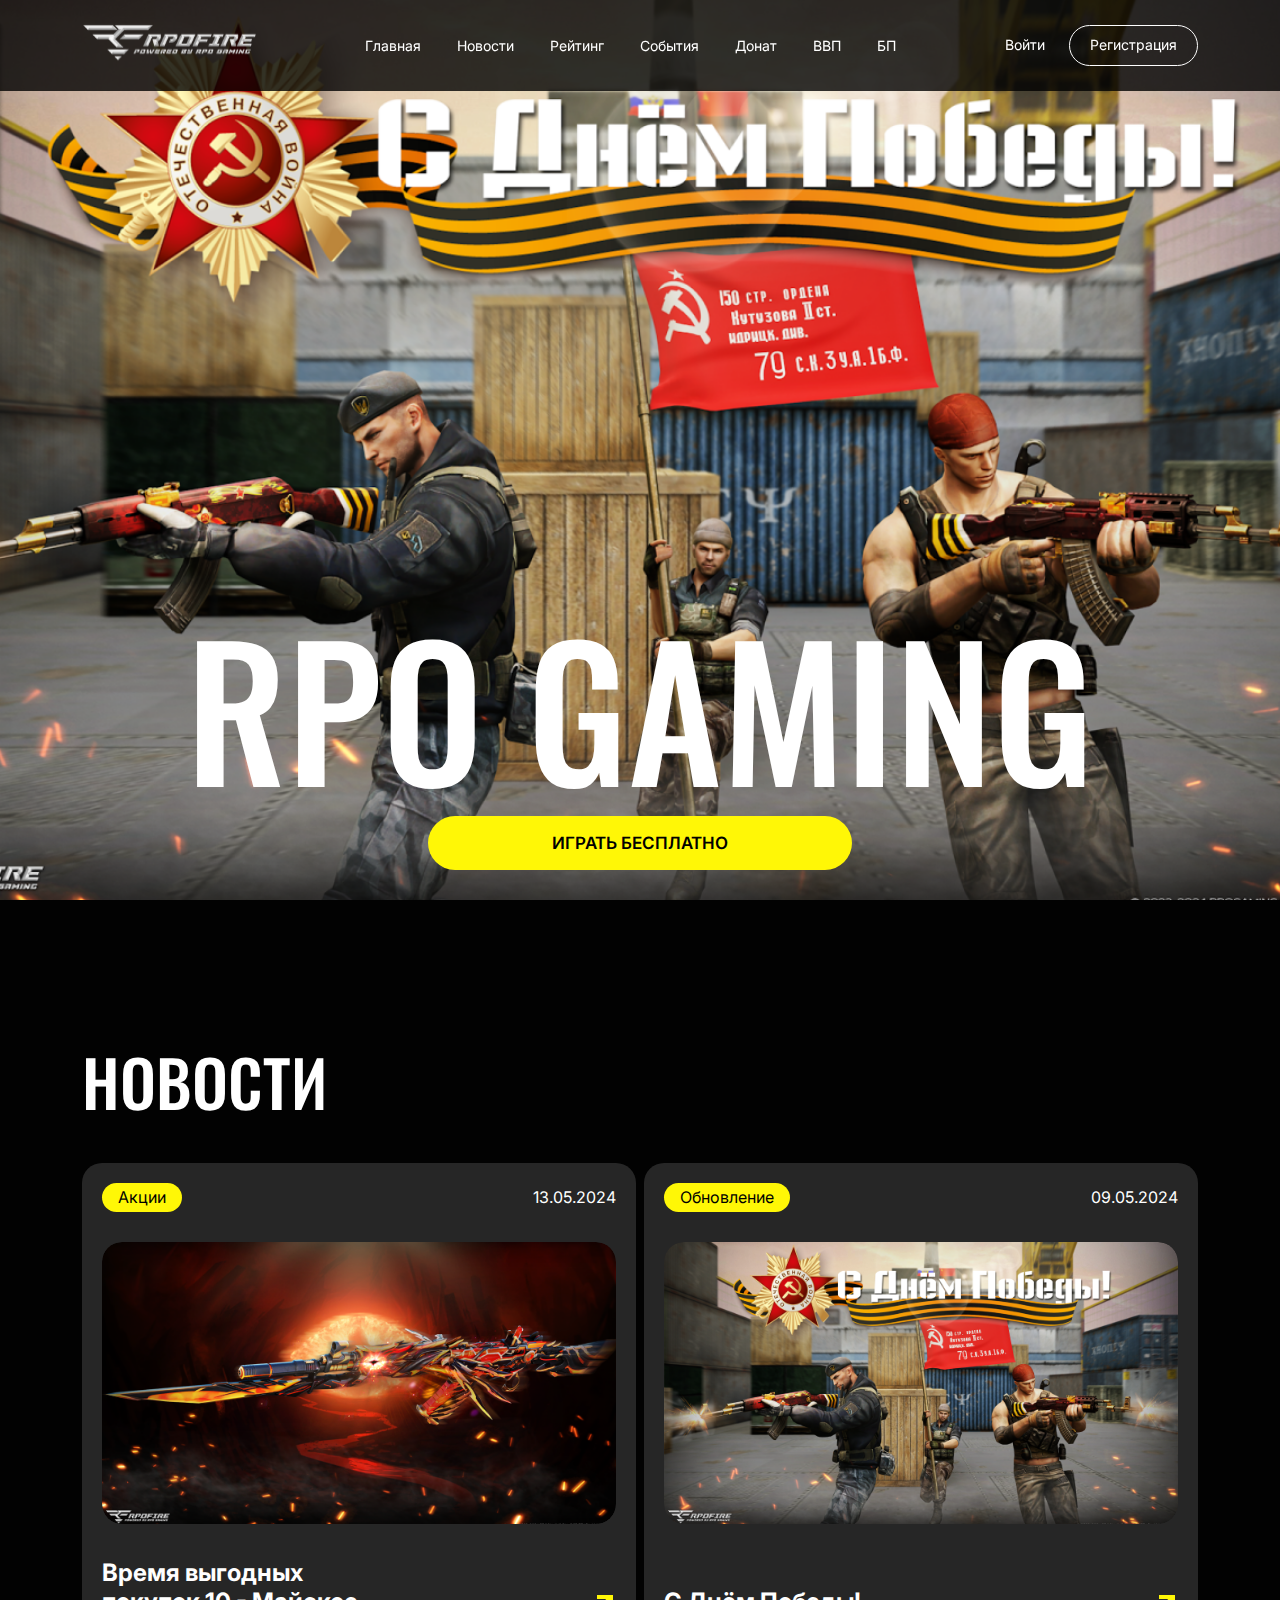
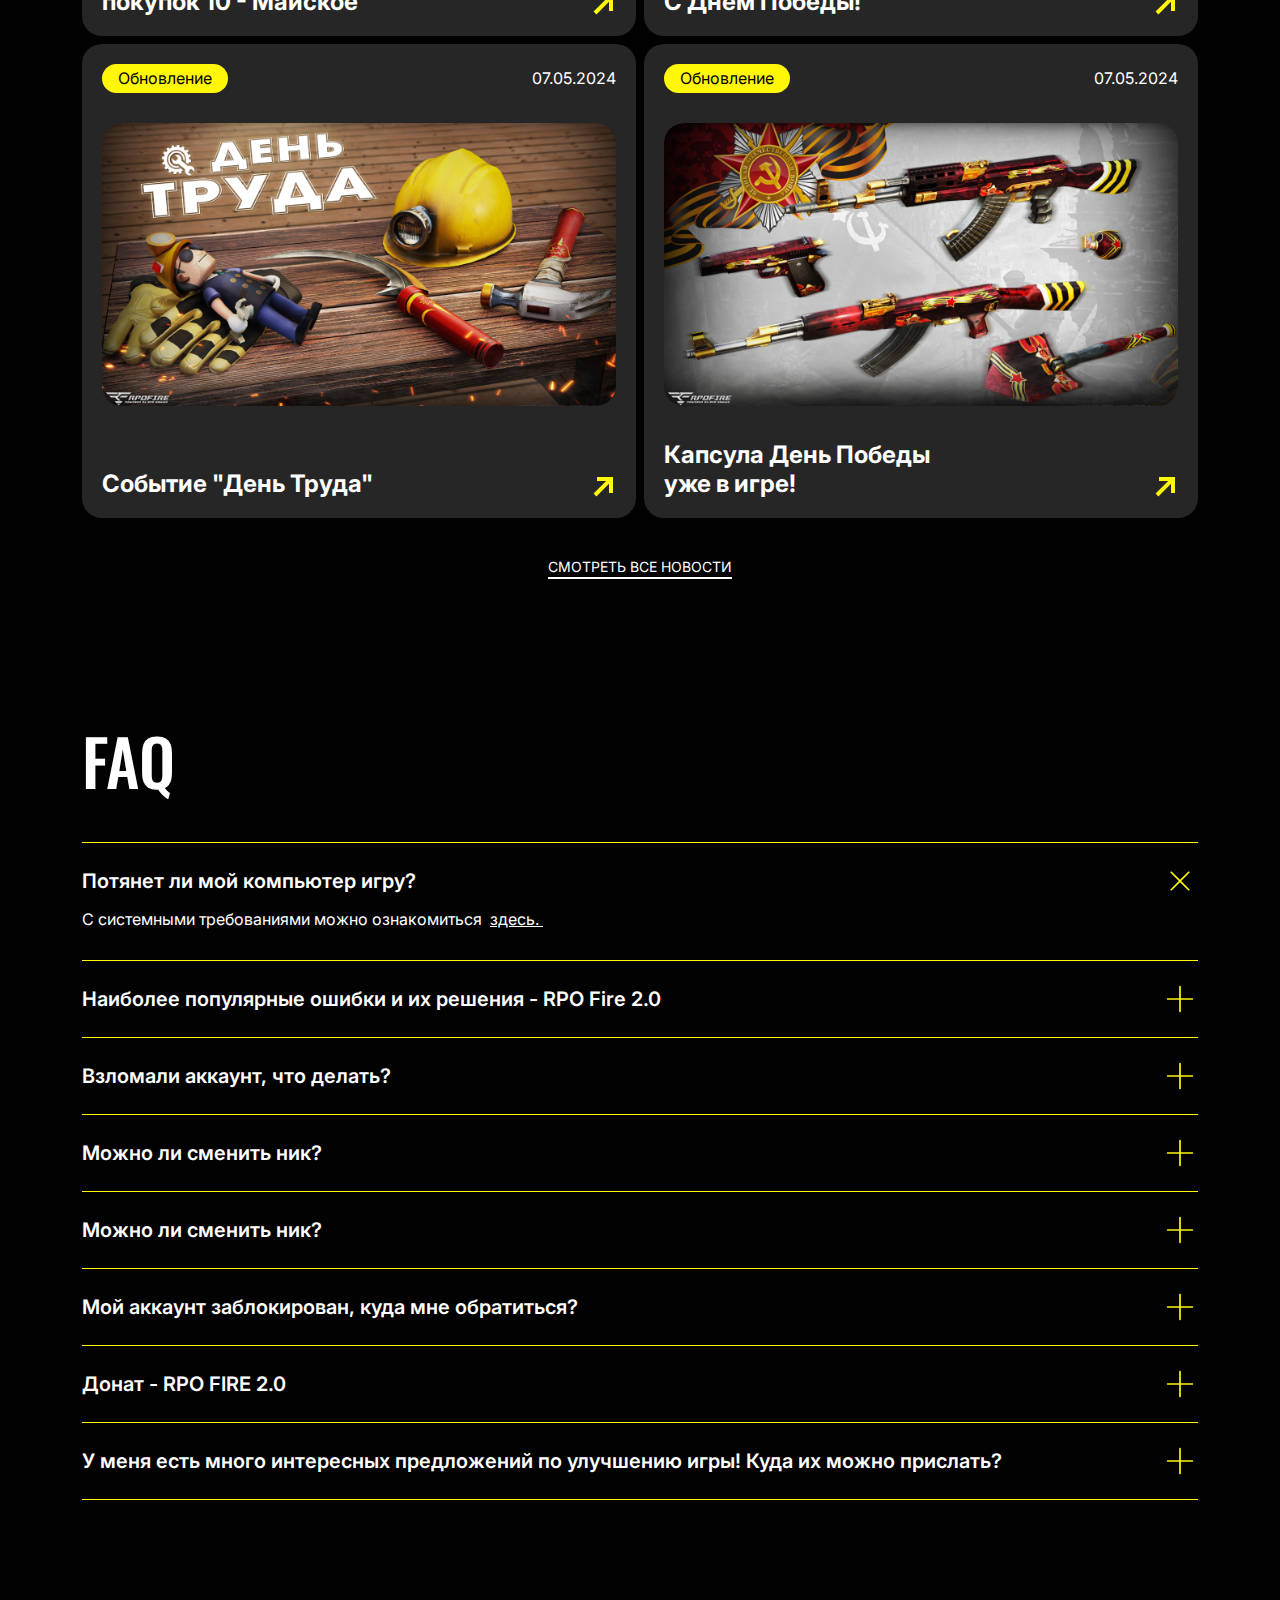
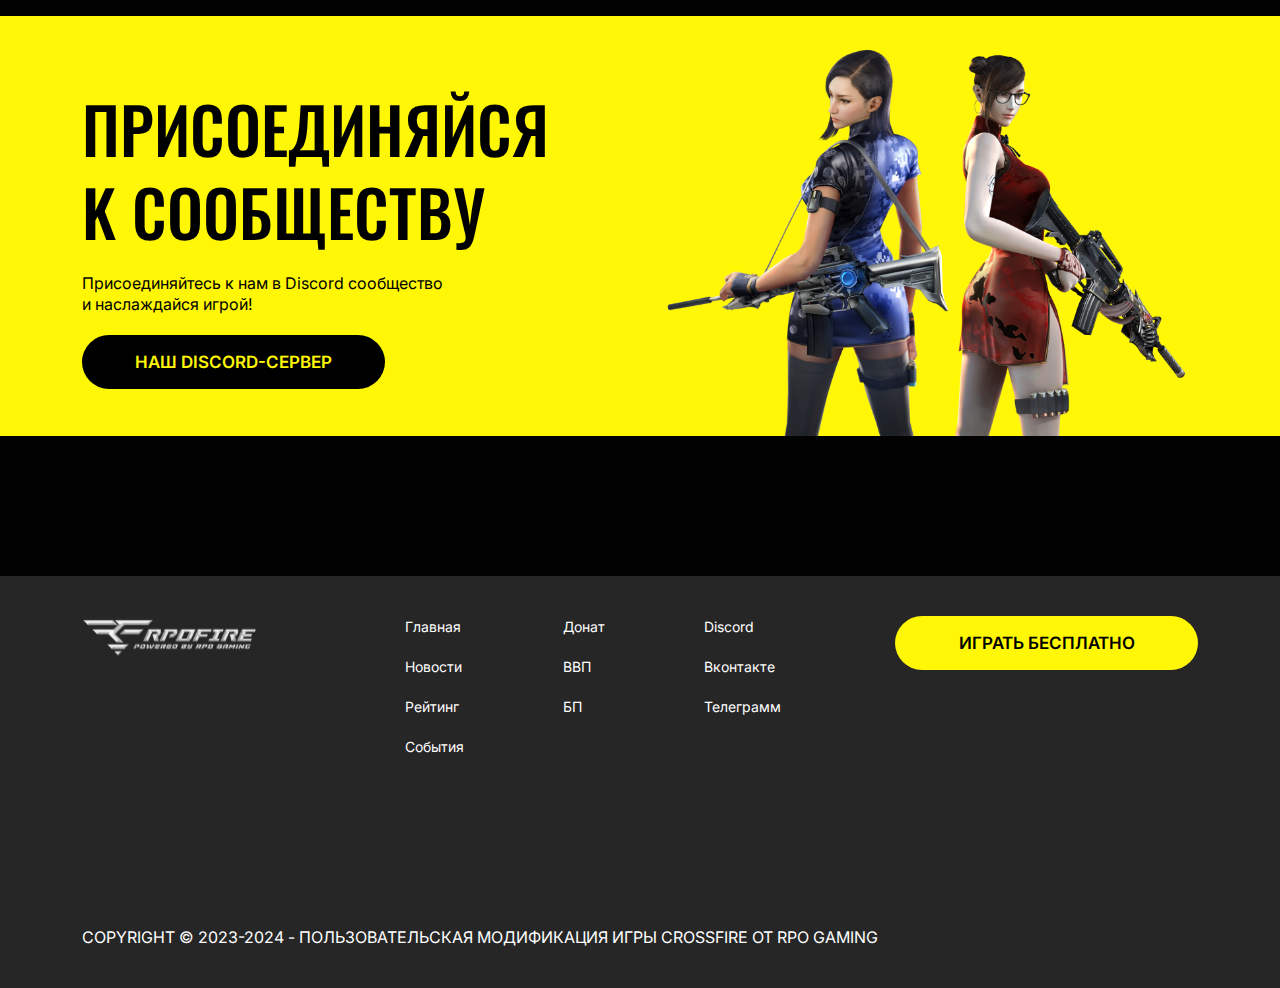
==== page2.html @ a2b32e22 "first commit" ====
<!DOCTYPE html>
<html lang="en">

<head>
  <meta charset="UTF-8">
  <meta http-equiv="X-UA-Compatible" content="IE=edge">
  <meta name="viewport"
    content="width=device-width, initial-scale=1.0, maximum-scale=5.0, minimum-scale=1.0, user-scalable=yes">
  <title>Copyscape</title>
  <link rel="shortcut icon" href="" type="image/x-icon">
  <!--all css link -->
  <link rel="stylesheet" href="assets/css/bootstrap.min.css">
  <link rel="stylesheet" href="assets/css/style.css">
  <link rel="stylesheet" href="assets/css/slick.css">
  <link rel="stylesheet" href="assets/css/responsive.css">
</head>


<body>
  <!-- header part start-->
  <div id="header-fixed-height"></div>
  <header class="header_area" id="sticky-header">
    <nav class="navbar navbar-expand-lg d-none d-xl-block">
      <div class="container">
        <a class="navbar-brand" href="index.html">
          <img src="assets/images/logo/logo.svg" alt="logo">
        </a>
        <button class="navbar-toggler" type="button" data-bs-toggle="collapse" data-bs-target="#navbarScroll"
          aria-controls="navbarScroll" aria-expanded="false" aria-label="Toggle navigation">
          <span class="navbar-toggler-icon"></span>
        </button>
        <div class="collapse navbar-collapse" id="navbarScroll">
          <ul class="navbar-nav mx-auto my-2 my-lg-0 navbar-nav-scroll" style="--bs-scroll-height: 100px;">
            <li class="nav-item">
              <a class="nav-link active" aria-current="page" href="#">Главная</a>
              <!-- <ul class="sub_menu list-unstyled">
                <li>
                  <a href="#">About Copyscape</a>
                </li>
                <li>
                  <a href="#">Press</a>
                </li>
                <li>
                  <a href="#">Testimonials</a>
                </li>
                <li>
                  <a href="#">Terms of Use</a>
                </li>
              </ul> -->
            </li>
            <li class="nav-item">
              <a class="nav-link" href="#">Новости</a>
            </li>
            <li class="nav-item">
              <a class="nav-link" href="#">Рейтинг </a>
            </li>
            <li class="nav-item">
              <a class="nav-link" href="#">События </a>
            </li>
            <li class="nav-item">
              <a class="nav-link" href="#">Донат </a>
            </li>
            <li class="nav-item">
              <a class="nav-link" href="#">ВВП </a>
            </li>
            <li class="nav-item">
              <a class="nav-link" href="#">БП </a>
            </li>
          </ul>
          <div class="menus_actions">
            <a href="#" class="link_btn_1">Войти</a>
            <a href="#" class="link_btn_2">Регистрация</a>
          </div>
        </div>
      </div>
    </nav>
    <div class="mobile-menu-area d-block d-xl-none">
      <div class="mobile-topbar">
        <div class="container">
          <div class="d-flex justify-content-between align-items-center">
            <div class="logo">
              <a href="index-2.html"> <img src="assets/images/logo/logo.svg" alt="logo"></a>
            </div>
            <div class="bars">
              <div class="bars">
                <svg xmlns="http://www.w3.org/2000/svg" width="24" height="24" viewBox="0 0 24 24" fill="none"
                  stroke="currentColor" stroke-width="2" stroke-linecap="round" stroke-linejoin="round"
                  class="icon icon-tabler icons-tabler-outline icon-tabler-menu-2">
                  <path stroke="none" d="M0 0h24v24H0z" fill="none" />
                  <path d="M4 6l16 0" />
                  <path d="M4 12l16 0" />
                  <path d="M4 18l16 0" /></svg>
              </div>
            </div>
          </div>
        </div>
      </div>
      <div class="mobile-menu-overlay"></div>
      <div class="mobile-menu-main">
        <div class="logo">
          <a href="index.html"><img src="assets/images/logo/logo.svg" alt="logo"></a>
        </div>
        <div class="close-mobile-menu"><svg xmlns="http://www.w3.org/2000/svg" width="24" height="24"
            viewBox="0 0 24 24" fill="none" stroke="currentColor" stroke-width="2" stroke-linecap="round"
            stroke-linejoin="round" class="icon icon-tabler icons-tabler-outline icon-tabler-x">
            <path stroke="none" d="M0 0h24v24H0z" fill="none" />
            <path d="M18 6l-12 12" />
            <path d="M6 6l12 12" /></svg></div>
        <div class="menu-body">
          <div class="menu-list">
            <ul class="list-unstyled">
              <li class="nav-item">
                <a class="nav-link active" aria-current="page" href="#">Главная</a>
                <!-- <ul class="sub_menu list-unstyled">
                  <li>
                    <a href="#">About Copyscape</a>
                  </li>
                  <li>
                    <a href="#">Press</a>
                  </li>
                  <li>
                    <a href="#">Testimonials</a>
                  </li>
                  <li>
                    <a href="#">Terms of Use</a>
                  </li>
                </ul> -->
              </li>
              <li class="nav-item">
                <a class="nav-link" href="#">Новости</a>
              </li>
              <li class="nav-item">
                <a class="nav-link" href="#">Рейтинг </a>
              </li>
              <li class="nav-item">
                <a class="nav-link" href="#">События </a>
              </li>
              <li class="nav-item">
                <a class="nav-link" href="#">Донат </a>
              </li>
              <li class="nav-item">
                <a class="nav-link" href="#">ВВП </a>
              </li>
              <li class="nav-item">
                <a class="nav-link" href="#">БП </a>
              </li>
            </ul>
            <div class="menus_actions text-start mt-4">
              <a href="#" class="link_btn_1">Войти</a>
              <a href="#" class="link_btn_2">Регистрация</a>
            </div>
          </div>
        </div>
      </div>
    </div>
  </header>
  <!-- header part end-->

  <!-- main area start -->
  <main>
    <section class="banner_area_one banner_area_two" style="background: url(assets/images/img/banner-2.png);">
      <div class="container">
        <div class="text">
          <h1 class="title">RPO GAMING</h1>
          <a href="#" class="link_info">играть бесплатно</a>
        </div>
      </div>
    </section>
    <section class="game_list_area">
      <div class="container">
        <h2 class="section_title">НОВОСТИ</h2>
        <div class="row g-2">
          <div class="col-lg-6">
            <div class="game_list_item">
              <div class="top_info d-flex justify-content-between gap-3">
                <span class="tag">Акции</span>
                <span class="date">13.05.2024</span>
              </div>
              <div class="image">
                <a href="#" class="d-block w-100">
                  <img src="assets/images/img/hobo-img-1.png" alt="hobo-img" class="img-fluid w-100">
                </a>
              </div>
              <div class="text">
                <a href="#" class="title d-block w-100">
                  <span>Время выгодных покупок 10 - Майское</span>
                  <img src="assets/images/icon/arrow-up-right.svg" alt="icon">
                </a>
              </div>
            </div>
          </div>
          <div class="col-lg-6">
            <div class="game_list_item">
              <div class="top_info d-flex justify-content-between gap-3">
                <span class="tag">Обновление</span>
                <span class="date">09.05.2024</span>
              </div>
              <div class="image">
                <a href="#" class="d-block w-100">
                  <img src="assets/images/img/hobo-img-2.png" alt="hobo-img" class="img-fluid w-100">
                </a>
              </div>
              <div class="text">
                <a href="#" class="title d-block w-100">
                  <span>C Днём Победы!</span>
                  <img src="assets/images/icon/arrow-up-right.svg" alt="icon">
                </a>
              </div>
            </div>
          </div>
          <div class="col-lg-6">
            <div class="game_list_item">
              <div class="top_info d-flex justify-content-between gap-3">
                <span class="tag">Обновление</span>
                <span class="date">07.05.2024</span>
              </div>
              <div class="image">
                <a href="#" class="d-block w-100">
                  <img src="assets/images/img/hobo-img-3.png" alt="hobo-img" class="img-fluid w-100">
                </a>
              </div>
              <div class="text">
                <a href="#" class="title d-block w-100">
                  <span>Событие "День Труда"</span>
                  <img src="assets/images/icon/arrow-up-right.svg" alt="icon">
                </a>
              </div>
            </div>
          </div>
          <div class="col-lg-6">
            <div class="game_list_item">
              <div class="top_info d-flex justify-content-between gap-3">
                <span class="tag">Обновление</span>
                <span class="date">07.05.2024</span>
              </div>
              <div class="image">
                <a href="#" class="d-block w-100">
                  <img src="assets/images/img/hobo-img-4.png" alt="hobo-img" class="img-fluid w-100">
                </a>
              </div>
              <div class="text">
                <a href="#" class="title d-block w-100">
                  <span>Капсула День Победы уже в игре!</span>
                  <img src="assets/images/icon/arrow-up-right.svg" alt="icon">
                </a>
              </div>
            </div>
          </div>
        </div>
        <div class="text-center">
          <a href="#" class="link_all_btn">смотреть все новости</a>
        </div>
      </div>
    </section>
    <section class="faq_area">
      <div class="container">
        <h2 class="section_title">FAQ</h2>
        <div class="faq-body">
          <div class="accordion" id="accordionExample">
            <div class="accordion-item">
              <h4 class="accordion-header" id="headingOne">
                <button class="accordion-button" type="button" data-bs-toggle="collapse" data-bs-target="#collapseOne"
                  aria-expanded="true" aria-controls="collapseOne">
                  Потянет ли мой компьютер игру?
                </button>
                </h2>
                <div id="collapseOne" class="accordion-collapse collapse show" aria-labelledby="headingOne"
                  data-bs-parent="#accordionExample">
                  <div class="accordion-body">
                    <p>С системными требованиями можно ознакомиться  <a href="#">здесь. </a></p>
                  </div>
                </div>
            </div>
            <div class="accordion-item">
              <h4 class="accordion-header" id="headingTwo">
                <button class="accordion-button collapsed" type="button" data-bs-toggle="collapse"
                  data-bs-target="#collapseTwo" aria-expanded="false" aria-controls="collapseTwo">
                  Наиболее популярные ошибки и их решения - RPO Fire 2.0
                </button>
              </h4>
              <div id="collapseTwo" class="accordion-collapse collapse" aria-labelledby="headingTwo"
                data-bs-parent="#accordionExample">
                <div class="accordion-body">
                  <p>С системными требованиями можно ознакомиться здесь. </p>
                </div>
              </div>
            </div>
            <div class="accordion-item">
              <h4 class="accordion-header" id="headingThree">
                <button class="accordion-button collapsed" type="button" data-bs-toggle="collapse"
                  data-bs-target="#collapseThree" aria-expanded="false" aria-controls="collapseThree">
                  Взломали аккаунт, что делать?
                </button>
              </h4>
              <div id="collapseThree" class="accordion-collapse collapse" aria-labelledby="headingThree"
                data-bs-parent="#accordionExample">
                <div class="accordion-body">
                  <p>С системными требованиями можно ознакомиться здесь. </p>
                </div>
              </div>
            </div>
            <div class="accordion-item">
              <h4 class="accordion-header" id="headingFour">
                <button class="accordion-button collapsed" type="button" data-bs-toggle="collapse"
                  data-bs-target="#collapseFour" aria-expanded="false" aria-controls="collapseFour">
                  Можно ли сменить ник?
                </button>
              </h4>
              <div id="collapseFour" class="accordion-collapse collapse" aria-labelledby="headingFour"
                data-bs-parent="#accordionExample">
                <div class="accordion-body">
                  <p>С системными требованиями можно ознакомиться здесь. </p>
                </div>
              </div>
            </div>
            <div class="accordion-item">
              <h4 class="accordion-header" id="headingFive">
                <button class="accordion-button collapsed" type="button" data-bs-toggle="collapse"
                  data-bs-target="#collapseFive" aria-expanded="false" aria-controls="collapseFive">
                  Можно ли сменить ник?
                </button>
              </h4>
              <div id="collapseFive" class="accordion-collapse collapse" aria-labelledby="headingFive"
                data-bs-parent="#accordionExample">
                <div class="accordion-body">
                  <p>С системными требованиями можно ознакомиться здесь. </p>
                </div>
              </div>
            </div>
            <div class="accordion-item">
              <h4 class="accordion-header" id="headingSix">
                <button class="accordion-button collapsed" type="button" data-bs-toggle="collapse"
                  data-bs-target="#collapseSix" aria-expanded="false" aria-controls="collapseSix">
                  Мой аккаунт заблокирован, куда мне обратиться?
                </button>
              </h4>
              <div id="collapseSix" class="accordion-collapse collapse" aria-labelledby="headingSix"
                data-bs-parent="#accordionExample">
                <div class="accordion-body">
                  <p>С системными требованиями можно ознакомиться здесь. </p>
                </div>
              </div>
            </div>
            <div class="accordion-item">
              <h4 class="accordion-header" id="headingSeven">
                <button class="accordion-button collapsed" type="button" data-bs-toggle="collapse"
                  data-bs-target="#collapseSeven" aria-expanded="false" aria-controls="collapseSeven">
                  Донат - RPO FIRE 2.0
                </button>
              </h4>
              <div id="collapseSeven" class="accordion-collapse collapse" aria-labelledby="headingSeven"
                data-bs-parent="#accordionExample">
                <div class="accordion-body">
                  <p>С системными требованиями можно ознакомиться здесь. </p>
                </div>
              </div>
            </div>
            <div class="accordion-item">
              <h4 class="accordion-header" id="headingEight">
                <button class="accordion-button collapsed" type="button" data-bs-toggle="collapse"
                  data-bs-target="#collapseEight" aria-expanded="false" aria-controls="collapseEight">
                  У меня есть много интересных предложений по улучшению игры! Куда их можно прислать?
                </button>
              </h4>
              <div id="collapseEight" class="accordion-collapse collapse" aria-labelledby="headingEight"
                data-bs-parent="#accordionExample">
                <div class="accordion-body">
                  <p>С системными требованиями можно ознакомиться здесь. </p>
                </div>
              </div>
            </div>
          </div>
        </div>
      </div>
    </section>
    <section class="middle_banner_area">
      <div class="container">
        <div class="row g-4">
          <div class="col-lg-5 align-self-center">
            <div class="text">
              <h2 class="section_title">ПРИСОЕДИНЯЙСЯ K СООБЩЕСТВУ</h2>
              <p>Присоединяйтесь к нам в Discord сообщество и наслаждайся игрой!</p>
              <a href="#" class="common_btn">наш discord-сервер</a>
            </div>
          </div>
          <div class="col-lg-6 ms-auto">
            <div class="image">
              <img src="assets/images/img/middle-banner-img.png" alt="middle-banner-img" class="img-fluid w-100">
            </div>
          </div>
        </div>
      </div>
    </section>
  </main>
  <!-- main area end -->
  <button class="scroll-to-top">
    <svg xmlns="http://www.w3.org/2000/svg" width="24" height="24" viewBox="0 0 24 24" fill="none" stroke="currentColor"
      stroke-width="2" stroke-linecap="round" stroke-linejoin="round"
      class="icon icon-tabler icons-tabler-outline icon-tabler-arrow-up">
      <path stroke="none" d="M0 0h24v24H0z" fill="none" />
      <path d="M12 5l0 14" />
      <path d="M18 11l-6 -6" />
      <path d="M6 11l6 -6" /></svg>
  </button>
  <!-- footer area start -->
  <footer class="footer_area">
    <div class="container">
      <div class="row g-4">
        <div class="col-lg-3">
          <div class="logo"><a href="index.html"><img src="assets/images/logo/logo.svg" alt="logo"></a></div>
        </div>
        <div class="col-lg-5">
          <div class="links_main">
            <ul class="list-unstyled link_list">
              <li><a href="#">Главная</a></li>
              <li><a href="#">Новости</a></li>
              <li><a href="#">Рейтинг</a></li>
              <li><a href="#">События</a></li>
            </ul>
            <ul class="list-unstyled link_list">
              <li><a href="#">Донат</a></li>
              <li><a href="#">ВВП</a></li>
              <li><a href="#">БП</a></li>
            </ul>
            <ul class="list-unstyled link_list">
              <li><a href="#">Discord</a></li>
              <li><a href="#">Вконтакте</a></li>
              <li><a href="#">Телеграмм</a></li>
            </ul>
          </div>
        </div>
        <div class="col-lg-4 ms-auto">
          <div class="buttons d-flex justify-content-end">
            <a href="#" class="common_btn">играть бесплатно</a>
          </div>
        </div>
      </div>
      <div class="footer_btm">
        <p>COPYRIGHT © 2023-2024 - ПОЛЬЗОВАТЕЛЬСКАЯ МОДИФИКАЦИЯ ИГРЫ CROSSFIRE ОТ RPO GAMING</p>
      </div>
    </div>
  </footer>
  <!-- footer area end -->


  <!-- all js link -->
  <script src="assets/js/jquery-3.6.0.min.js"></script>
  <script src="assets/js/bootstrap.bundle.min.js"></script>
  <script src="assets/js/slick.min.js"></script>
  <script src="assets/js/script.js"></script>
</body>

</html>
---- assets/css/style.css ----
@import url("https://fonts.googleapis.com/css2?family=Inter:wght@100..900&display=swap");
@import url("https://fonts.googleapis.com/css2?family=Oswald:wght@200..700&display=swap");
* {
  margin: 0;
  padding: 0;
  box-sizing: border-box;
  outline: none;
}

h1,
h2,
h3,
h4,
h5,
h6,
p {
  margin: 0;
  padding: 0;
}

span {
  display: inline-block;
}

a {
  display: inline-block;
  text-decoration: none;
  transition: all linear 0.2s;
}

button {
  transition: all linear 0.2s;
}

a:hover,
a:focus {
  text-decoration: none;
}

ul,
ol {
  margin: 0;
  list-style: none;
  padding: 0;
}

li {
  list-style: none;
}

body {
  overflow-x: hidden;
  position: relative;
  font-family: "Inter", sans-serif;
  margin: 0;
  padding: 0;
  line-height: normal;
  background-color: #020202;
}

p {
  font-size: 16px;
  font-style: normal;
  font-weight: 400;
  line-height: 130%;
}

.section_title {
  color: #FFFFFF;
  font-family: "Oswald", sans-serif;
  font-size: 64px;
  font-style: normal;
  font-weight: 500;
  line-height: 130%;
  margin-bottom: 40px;
}

.common_btn {
  color: #FFF706;
  text-align: center;
  font-size: 17px;
  font-style: normal;
  font-weight: 600;
  line-height: 130%;
  text-transform: uppercase;
  display: flex;
  width: 303px;
  padding: 16px 24px;
  justify-content: center;
  align-items: center;
  border-radius: 2000px;
  background: #000;
}
.common_btn:hover {
  background-color: #FFFFFF;
  color: #000000;
}

::selection {
  background-color: #FFF706;
  color: #000000;
}

.line-limit-1 {
  overflow: hidden;
  display: -webkit-box;
  -webkit-line-clamp: 1 !important;
  -webkit-box-orient: vertical;
}

.line-limit-2 {
  overflow: hidden;
  display: -webkit-box;
  -webkit-line-clamp: 2 !important;
  -webkit-box-orient: vertical;
}

.line-limit-3 {
  overflow: hidden;
  display: -webkit-box;
  -webkit-line-clamp: 3 !important;
  -webkit-box-orient: vertical;
}

.line-limit-4 {
  overflow: hidden;
  display: -webkit-box;
  -webkit-line-clamp: 4 !important;
  -webkit-box-orient: vertical;
}

.line-limit-6 {
  overflow: hidden;
  display: -webkit-box;
  -webkit-line-clamp: 6 !important;
  -webkit-box-orient: vertical;
}

.line-limit-7 {
  overflow: hidden;
  display: -webkit-box;
  -webkit-line-clamp: 7 !important;
  -webkit-box-orient: vertical;
}

.line-limit-8 {
  overflow: hidden;
  display: -webkit-box;
  -webkit-line-clamp: 8 !important;
  -webkit-box-orient: vertical;
}

.line-limit-9 {
  overflow: hidden;
  display: -webkit-box;
  -webkit-line-clamp: 9 !important;
  -webkit-box-orient: vertical;
}

.line-limit-10 {
  overflow: hidden;
  display: -webkit-box;
  -webkit-line-clamp: 10 !important;
  -webkit-box-orient: vertical;
}

.header_area {
  position: fixed;
  z-index: 999;
  top: 0;
  width: 100%;
  transition: all linear 0.2s;
  background: rgba(0, 0, 0, 0.8);
  padding: 16px 0;
}
.header_area .navbar {
  padding: 0;
  transition: all linear 0.2s;
}
.header_area .nav-item {
  margin: 0 15px;
  position: relative;
}
.header_area .nav-item .nav-link {
  font-size: 14px;
  font-weight: 400;
  color: #FFFFFF;
  line-height: 150%;
}
.header_area .nav-item .nav-link:hover {
  color: #FFF706;
}
.header_area .menus_actions a {
  font-size: 14px;
  font-weight: 400;
  color: #FFFFFF;
  line-height: 130%;
  margin-left: 20px;
}
.header_area .menus_actions a:hover {
  color: #FFF706;
}
.header_area .menus_actions .link_btn_2 {
  padding: 10px 20px;
  border-radius: 100px;
  border: 1px solid #FFFFFF;
}
.header_area .menus_actions .link_btn_2:hover {
  background-color: #FFF706;
  border-color: #FFF706;
  color: #000000;
}

.mobile-menu-area {
  z-index: 999;
  background-color: transparent;
  width: 100%;
  transition: all linear 0.2s;
}

.mobile-menu-area .mobile-topbar {
  width: 100%;
  background-color: transparent;
  padding: 0;
}

.mobile-menu-area .mobile-topbar-main {
  display: flex;
  justify-content: space-between;
  align-items: center;
  gap: 20px;
}

.mobile-menu-area .mobile-topbar .bars {
  cursor: pointer;
  color: #FFFFFF;
}
.mobile-menu-area .mobile-topbar .bars svg {
  width: 30px;
  height: 30px;
}

.mobile-menu-area .mobile-topbar .bars:hover {
  background-color: #031A12;
  border-color: #031A12;
  color: #fff;
}

.mobile-menu-area .mobile-topbar .icon i {
  width: 45px;
  height: 45px;
  background-color: #fff;
  border-radius: 50%;
  text-align: center;
  line-height: 45px;
  font-size: 16px;
  cursor: pointer;
  transition: all linear 0.2s;
  box-shadow: 0px 0px 10px 0px rgba(0, 0, 0, 0.1);
}

.mobile-menu-area .mobile-topbar .icon i:hover {
  background-color: #031A12;
  color: #fff;
  border-color: #031A12;
}

.mobile-menu-area .mobile-menu-overlay {
  width: 100%;
  height: 100%;
  background-color: rgba(0, 0, 0, 0.6);
  position: fixed;
  top: 0;
  left: 0;
  z-index: 999;
}

.mobile-menu-area .mobile-menu-main {
  width: 320px;
  height: 100%;
  background-color: #000000;
  position: fixed;
  top: 0;
  right: -320px;
  z-index: 999;
  overflow-y: scroll;
  transition-duration: 0.3s;
}

.mobile-menu-area .mobile-menu-main .logo {
  padding: 20px;
}

.mobile-menu-area .mobile-menu-main .close-mobile-menu {
  position: absolute;
  top: 17px;
  right: 10px;
}

.mobile-menu-area .mobile-menu-main .close-mobile-menu {
  width: 40px;
  height: 40px;
  text-align: center;
  line-height: 40px;
  color: #fff;
  font-size: 17px;
  cursor: pointer;
  transition: all linear 0.2s;
  transition: all linear 0.2s;
}

.mobile-menu-area .mobile-menu-main .menu-body .menu-list {
  padding-top: 10px;
}

.mobile-menu-area .mobile-menu-main .menu-body .menu-list ul li a {
  font-weight: 600;
  font-size: 15px;
  color: #fff;
  border-top: 1px solid rgba(221, 221, 221, 0.2);
  width: 100%;
  padding: 0px 20px;
  line-height: 44px;
  padding-right: 10px;
  transition: all linear 0.2s;
  display: flex;
  justify-content: space-between;
  align-items: center;
}

.mobile-menu-area .mobile-menu-main .menu-body .menu-list ul li:last-child a {
  border-bottom: 1px solid rgba(221, 221, 221, 0.2);
  width: 100%;
}

.mobile-menu-area .mobile-menu-main .menu-body .menu-list ul li a:hover {
  color: #FFF706;
}

.mobile-menu-area .mobile-menu-main .menu-body .menu-list ul li a i {
  width: 32px;
  height: 32px;
  background-color: #fff;
  text-align: center;
  line-height: 32px;
  font-size: 12px;
  border-radius: 3px;
  background-color: #ddd;
  transition: all linear 0.2s;
}

.mobile-menu-area .mobile-menu-main .menu-body .menu-list ul li a:hover i {
  background-color: #031A12;
  color: #fff;
}

.mobile-menu-area .mobile-menu-main .menu-body .menu-list ul li ul {
  padding-left: 0;
  display: none;
}

.mobile-menu-area .mobile-menu-main .menu-body .menu-list ul li ul a {
  padding: 0px 20px;
  padding-left: 40px;
}

.mobile-menu-area .mobile-menu-main .menu-body .menu-list ul li ul li:last-child a {
  border-bottom: 0;
}

.mobile-menu-area .mobile-menu-main .menu-body .social-icon ul li {
  display: inline-block;
}

.mobile-menu-area .mobile-menu-main .social-icon {
  padding: 20px;
  text-align: center;
}

.mobile-menu-area .mobile-menu-main .social-icon ul li {
  display: inline-block;
  margin: 0 4px;
}

.mobile-menu-area .mobile-menu-main .social-icon ul li a {
  width: 36px;
  height: 36px;
  color: #031A12;
  text-align: center;
  font-size: 16px;
  line-height: 36px;
  border-radius: 3px;
  background-color: #ddd;
}

.mobile-menu-area .mobile-menu-main .social-icon ul li a:hover {
  background-color: #031A12;
  color: #fff;
  border-color: #031A12;
}

.mobile-menu-overlay {
  transition-duration: 0.3s;
  visibility: hidden;
  opacity: 0;
}

.mobile-menu-overlay.active {
  visibility: visible;
  opacity: 1;
}

.mobile-menu-main.active {
  right: 0 !important;
}

.mobile-menu-area .mobile-menu-action-btn {
  padding: 20px;
}

.mobile-menu-area .mobile-menu-action-btn a {
  color: #fff;
  background-color: #031A12;
  padding: 12px 0;
  font-size: 16px;
  font-weight: 700;
  border-radius: 5px;
  width: 100%;
  text-align: center;
}

.mobile-menu-area .mobile-menu-action-btn a:hover {
  background-color: #031A12;
}

.mobile-menu-area .mobile-menu-action-btn a i {
  font-size: 14px;
  margin-left: 8px;
}

.banner_area_one {
  background-repeat: no-repeat !important;
  background-size: cover !important;
  background-position: center !important;
  min-height: calc(100vh - 30px);
  text-align: center;
  padding-bottom: 30px;
}
.banner_area_one .container {
  position: relative;
  min-height: calc(100vh - 30px);
}
.banner_area_one .text {
  min-height: calc(100vh - 30px);
  display: flex;
  flex-direction: column;
  justify-content: flex-end;
}
.banner_area_one .text .title {
  color: #FFFFFF;
  font-family: "Oswald", sans-serif;
  font-size: 265px;
  font-weight: 500;
  text-transform: uppercase;
}
.banner_area_one .text .link_info {
  color: #000000;
  font-size: 17px;
  font-style: normal;
  font-weight: 600;
  line-height: 130%;
  text-transform: uppercase;
  display: flex;
  width: 100%;
  padding: 16px 24px;
  justify-content: center;
  align-items: center;
  border-radius: 2000px;
  background: #FFF706;
  margin-top: 2px;
}

.banner_area_two .title {
  font-size: 180px !important;
}
.banner_area_two .link_info {
  display: inline-block !important;
  max-width: 424px;
  width: 100%;
  margin: 0 auto;
}

.game_list_area {
  margin-top: 140px;
}
.game_list_area .link_all_btn {
  margin-top: 40px;
  color: #FFFFFF;
  font-size: 14px;
  font-style: normal;
  font-weight: 400;
  line-height: normal;
  text-transform: uppercase;
  border-bottom: 2px solid #FFFFFF;
  padding-bottom: 2px;
}
.game_list_area .link_all_btn:hover {
  color: #FFF706;
  border-color: #FFF706;
}

.game_list_item {
  border-radius: 20px;
  background: #262626;
  padding: 20px;
  height: 100%;
}
.game_list_item .top_info {
  align-items: center !important;
  margin-bottom: 30px;
}
.game_list_item .top_info .tag {
  color: #000000;
  font-size: 16px;
  font-style: normal;
  font-weight: 400;
  line-height: 130%;
  display: flex;
  padding: 4px 16px;
  justify-content: center;
  align-items: center;
  border-radius: 50px;
  background: #FFF706;
}
.game_list_item .top_info .date {
  color: #FFFFFF;
  font-size: 16px;
  font-style: normal;
  font-weight: 400;
  line-height: 130%;
}
.game_list_item .image {
  border-radius: 20px;
  overflow: hidden;
  margin-bottom: 34px;
}
.game_list_item .image img {
  height: 100%;
  object-fit: cover;
  border-radius: 20px;
  transition: all linear 0.2s;
}
.game_list_item:hover .image img {
  transform: scale(1.1);
}
.game_list_item .text {
  margin-top: auto;
  min-height: 58px;
  display: flex !important;
  flex-direction: column;
  justify-content: flex-end;
}
.game_list_item .text .title {
  display: flex !important;
  width: 100%;
  justify-content: space-between;
  gap: 20px;
  align-items: flex-end;
}
.game_list_item .text .title span {
  color: #FFFFFF;
  font-size: 24px;
  font-style: normal;
  font-weight: 700;
  line-height: normal;
  max-width: 280px;
  transition: all linear 0.2s;
}
.game_list_item .text .title span:hover {
  color: #FFF706;
}

.faq_area {
  margin-top: 140px;
}
.faq_area .faq-body {
  border-bottom: 1px solid #FFF706;
}
.faq_area .faq-body .accordion-button:focus {
  box-shadow: none;
}
.faq_area .faq-body .accordion-item {
  border: 0;
  margin: 10px 0;
  background-color: transparent;
  border-top: 1px solid #FFF706;
  padding: 20px 0;
  border-radius: 0;
  padding-bottom: 0;
}
.faq_area .faq-body .accordion-button:not(.collapsed) {
  background-color: transparent;
  box-shadow: none;
  color: #FFFFFF;
}
.faq_area .faq-body .accordion-button {
  padding: 0;
  color: #FFFFFF;
  font-size: 20px;
  font-style: normal;
  font-weight: 600;
  line-height: 130%;
  background-color: transparent;
  padding-bottom: 10px;
}
.faq_area .faq-body .accordion-body {
  padding: 0;
  padding-bottom: 20px;
}
.faq_area .faq-body .accordion-body p {
  color: #FFFFFF;
  font-size: 16px;
  font-style: normal;
  font-weight: 400;
  line-height: 130%;
}
.faq_area .faq-body .accordion-body p a {
  text-decoration: underline;
  color: #FFFFFF;
}
.faq_area .faq-body .accordion-button::after {
  background-image: url(../images/icon/plus.svg);
  width: 36px;
  height: 36px;
  background-size: cover;
}
.faq_area .faq-body .accordion-button:not(.collapsed)::after {
  transform: rotate(45deg);
  width: 36px;
  height: 36px;
  background-size: cover;
}

.middle_banner_area {
  margin-top: 140px;
  background-color: #FFF706;
}
.middle_banner_area .text .section_title {
  margin-bottom: 20px;
  color: #000000;
}
.middle_banner_area .text p {
  color: #000000;
  font-size: 16px;
  font-style: normal;
  font-weight: 400;
  line-height: 130%;
  margin-bottom: 20px;
  max-width: 367px;
}

.innner_pages {
  padding-top: 140px;
}
.innner_pages .top_info {
  margin-bottom: 46px;
}
.innner_pages .top_info .section_title {
  margin-bottom: 20px;
}

.list_button_links .link_btn {
  margin-right: 10px;
  color: #FFFFFF;
  font-size: 16px;
  font-style: normal;
  font-weight: 400;
  line-height: 130%;
  display: inline-flex;
  padding: 4px 16px;
  justify-content: center;
  align-items: center;
  border-radius: 20000px;
  border: 1px solid #FFFFFF;
}
.list_button_links .link_btn:hover {
  background-color: #FFF706;
  color: #000000;
  border-color: #FFF706;
}
.list_button_links .active {
  background-color: #FFF706;
  color: #000000;
  border-color: #FFF706;
}

.common_list_table table td,
.common_list_table table th {
  text-align: center;
  vertical-align: middle;
}
.common_list_table table thead {
  background-color: #FFF706;
}
.common_list_table table thead th {
  color: #000000;
  font-size: 20px;
  font-style: normal;
  font-weight: 600;
  line-height: 130%;
  padding: 19px 32px !important;
}
.common_list_table table tbody {
  border-right: 1px solid rgba(255, 255, 255, 0.4);
  border-bottom: 1px solid rgba(255, 255, 255, 0.4);
}
.common_list_table table tbody tr {
  border: 0;
}
.common_list_table table tbody td {
  color: #FFFFFF;
  text-align: center;
  font-family: Inter;
  font-size: 16px;
  font-style: normal;
  font-weight: 400;
  line-height: 130%;
  padding: 14px 32px !important;
  border: 0;
  border-left: 1px solid rgba(255, 255, 255, 0.4);
}
.common_list_table table tbody td span {
  color: #FFF706;
}
.common_list_table table tbody tr:nth-child(even) {
  background-color: #262626;
}

.page_four_info .image {
  border-radius: 20px;
  overflow: hidden;
}
.page_four_info .image img {
  border-radius: 20px;
}
.page_four_info .text {
  max-width: 566px;
  padding-left: 16px;
}
.page_four_info .text .title {
  color: #FFFFFF;
  font-size: 24px;
  font-style: normal;
  font-weight: 700;
  line-height: normal;
  margin-bottom: 10px;
}
.page_four_info .text span {
  color: #FFFFFF;
  font-size: 14px;
  font-style: normal;
  font-weight: 400;
  line-height: 130%;
  margin-bottom: 20px;
}
.page_four_info .text p {
  color: #FFFFFF;
  font-size: 16px;
  font-style: normal;
  font-weight: 400;
  line-height: 130%;
  margin-bottom: 20px;
}
.page_four_info .text .common_btn {
  background-color: #FFF706;
  color: #000000;
}
.page_four_info .text .common_btn:hover {
  background-color: #FFFFFF;
  color: #000000;
}

.page_area_five {
  padding-top: 188px;
  background-color: #FFF706;
  padding-bottom: 107px;
}
.page_area_five .title {
  margin-bottom: 30px;
  color: #000000;
  font-family: "Oswald", sans-serif;
  font-size: 128px;
  font-style: normal;
  font-weight: 500;
  line-height: 130%;
}
.page_area_five .button_groups {
  margin-bottom: 30px;
}
.page_area_five .button_groups .link_btn {
  color: #000000;
  text-align: center;
  font-size: 17px;
  font-style: normal;
  font-weight: 600;
  line-height: 130%;
  text-transform: uppercase;
  padding: 16px 24px;
  width: 202px;
  justify-content: center;
  align-items: center;
  border-radius: 2000px;
  border: 1px solid #000000;
  margin: 0 10px;
}
.page_area_five p {
  width: 761px;
  color: #000000;
  text-align: center;
  font-size: 16px;
  font-style: normal;
  font-weight: 400;
  line-height: 130%;
  margin: 0 auto;
}

.information_listing_area {
  margin-top: 140px;
}
.information_listing_area .th_1 {
  min-width: 390px;
}
.information_listing_area .td_2 {
  min-width: 420px;
}
.information_listing_area .td_3 {
  min-width: 390px;
}
.information_listing_area .common_list_table table td {
  text-align: left;
  padding: 19px 20px !important;
}
.information_listing_area .common_list_table table tbody {
  border-left: 1px solid rgba(255, 255, 255, 0.4);
}
.information_listing_area .common_list_table table tbody th {
  text-align: left;
  color: #FFFFFF;
  font-size: 20px;
  font-style: normal;
  font-weight: 600;
  line-height: 130%;
  padding: 19px 32px !important;
  border: 0;
}

.page_area_six .top_info {
  margin-bottom: 40px;
}
.page_area_six .top_info .sub_title {
  color: #FFFFFF;
  font-size: 24px;
  font-style: normal;
  font-weight: 700;
  line-height: normal;
  margin-bottom: 20px;
}
.page_area_six .top_info .info p {
  color: #FFFFFF;
  font-size: 16px;
  font-style: normal;
  font-weight: 400;
  line-height: 130%;
}
.page_area_six .banner {
  border-radius: 20px;
  border: 1px solid #FFF706;
  overflow: hidden;
  margin-bottom: 26px;
}
.page_area_six .banner img {
  border-radius: 20px;
}
.page_area_six .game_option_item .item {
  border-radius: 20px;
  background: #262626;
  margin-bottom: 30px;
  min-height: 449px;
  display: flex;
  flex-direction: column;
}
.page_area_six .game_option_item .item .image {
  padding: 25px 31px 50px;
}
.page_area_six .game_option_item .item .text {
  padding: 0 20px 20px;
  margin-top: auto;
}
.page_area_six .game_option_item .item .text .title {
  color: #FFFFFF;
  font-size: 24px;
  font-style: normal;
  font-weight: 700;
  line-height: normal;
  margin-bottom: 10px;
}
.page_area_six .game_option_item .item .text .title:hover {
  color: #FFF706;
}
.page_area_six .game_option_item .item .text p {
  width: 287px;
  color: #FFFFFF;
  font-family: Inter;
  font-size: 16px;
  font-style: normal;
  font-weight: 400;
  line-height: 130%;
  margin-bottom: 22px;
}
.page_area_six .game_option_item .common_btn {
  background-color: #FFF706;
  color: #000000;
}
.page_area_six .game_option_item .common_btn:hover {
  background-color: #FFFFFF;
}
.page_area_six .game_option_item_big {
  margin-top: 40px !important;
}
.page_area_six .game_option_item_big .item {
  min-height: unset;
  border: 1px solid #FFF706;
}
.page_area_six .game_option_item_big .item_main {
  display: flex;
  justify-content: space-between;
  flex-direction: row;
  border-radius: 20px;
  overflow: hidden;
}
.page_area_six .game_option_item_big .item_main .text {
  margin-top: 0;
  padding: 20px;
}
.page_area_six .game_option_item_big .item_main .image {
  max-width: 779px;
  width: 100%;
  padding: 0 !important;
  margin-bottom: -20px;
}
.page_area_six .game_option_item_big .progress_body {
  padding: 0 20px;
  padding-bottom: 20px;
}

.progress_body .progress-item .progress {
  height: 10px;
  background-color: #555555;
  border-radius: 20px;
  overflow: inherit;
}
.progress_body .progress-item .progress-bar {
  background-color: #FFF706;
  overflow: inherit;
  border-radius: 8px;
  position: relative;
}
.progress_body .progress-item .progress span {
  display: block;
  position: absolute;
  right: 0px;
  bottom: 15px;
  color: #FFFFFF;
  font-size: 16px;
  font-style: normal;
  font-weight: 400;
  line-height: 130%;
}

.footer_area {
  background-color: #262626;
  margin-top: 140px;
  padding: 40px 0;
}
.footer_area .links_main {
  display: flex;
  justify-content: center;
  gap: 99px;
}
.footer_area .links_main li a {
  color: #FFFFFF;
  font-size: 14px;
  font-style: normal;
  font-weight: 400;
  line-height: normal;
}
.footer_area .links_main li + li {
  margin-top: 20px;
}
.footer_area .common_btn {
  color: #000000;
  background-color: #FFF706;
}
.footer_area .common_btn:hover {
  background-color: #FFFFFF;
}
.footer_area .footer_btm {
  padding-top: 171px;
}
.footer_area .footer_btm p {
  color: #FFFFFF;
  font-size: 16px;
  font-style: normal;
  font-weight: 400;
  line-height: 130%;
}

/* back to top button start */
.scroll-to-top {
  display: inline-block;
  background-color: #FFF706;
  width: 46px;
  height: 46px;
  text-align: center;
  position: fixed;
  bottom: 0px;
  right: 30px;
  transition: background-color 0.3s, opacity 0.5s, visibility 0.5s;
  opacity: 0;
  visibility: hidden;
  z-index: 1000;
  border-radius: 50px;
  color: #000000;
  cursor: pointer;
  transition: all linear 0.3s;
  border: 0;
}
.scroll-to-top svg {
  width: 30px;
  height: 30px;
}

.scroll-to-top.show {
  opacity: 1;
  visibility: visible;
  bottom: 30px;
}

.sticky-menu {
  position: fixed;
  left: 0;
  margin: auto;
  top: 0;
  width: 100%;
  border-radius: 0;
  padding: 0 0 !important;
  background-color: #000000;
}

.sticky-menu {
  padding: 10px 0 !important;
  box-shadow: 0px 2px 32px 0px rgba(0, 0, 0, 0.08);
}

/*# sourceMappingURL=style.css.map */
---- assets/css/responsive.css ----
@media (max-width:1399.98px) {
  .header_area .nav-item {
    margin: 0 10px;
  }

  .banner_area_one .text .title {
    font-size: 221px;
  }

  .page_area_five .title {
    font-size: 108px;
  }

  .page_area_six .game_option_item .item {
    min-height: 408px;
  }
}

@media (max-width:1199.98px) {
  .header_area {
    padding: 0;
  }

  .sticky-menu {
    padding: 0 !important;
  }

  .banner_area_one .text .title {
    font-size: 185px;
  }

  .section_title {
    font-size: 47px;
  }

  .common_btn {
    width: auto;
    display: inline-block;
  }

  .footer_area .links_main {
    gap: 72px;
  }

  .footer_area .footer_btm {
    padding-top: 116px;
  }

  .header_area {
    padding: 8px 0 !important;
  }

  .mobile-menu-main .menus_actions {
    padding-left: 10px;
  }

  .page_area_five .title {
    font-size: 83px;
  }

  .page_area_six .game_option_item .item .text .title {
    font-size: 20px;
  }

  .page_area_six .game_option_item .item {
    min-height: 369px;
  }

  .page_area_six .game_option_item_big .item {
    min-height: unset !important;
  }

  .page_area_six .game_option_item_big .item_main .image {
    max-width: 579px;
  }
}

@media (max-width:991.98px) {
  .banner_area_one .text .title {
    font-size: 138px;
  }

  .section_title {
    font-size: 42px;
  }

  .middle_banner_area .text {
    text-align: center;
    margin-bottom: 30px;
  }

  .middle_banner_area .text p {
    margin: 0 auto;
    margin-bottom: 24px;
  }

  .middle_banner_area {
    padding: 60px 0 0 0;
  }

  .faq_area .faq-body .accordion-button {
    font-size: 18px;
  }

  .faq_area .faq-body .accordion-button::after {
    width: 25px;
    height: 25px;
  }

  .faq_area .faq-body .accordion-button:not(.collapsed)::after {
    width: 25px;
    height: 25px;
  }

  .footer_area .logo {
    text-align: center;
    margin-bottom: 30px;
  }

  .footer_area .links_main {
    gap: 86px;
  }

  .footer_area .buttons.d-flex.justify-content-end {
    justify-content: center !important;
    margin-top: 30px;
  }

  .footer_area .footer_btm {
    padding-top: 80px;
  }

  .footer_area .footer_btm p {
    text-align: center;
  }

  .game_list_item .text {
    min-height: unset;
  }

  .banner_area_two .title {
    font-size: 132px !important;
  }

  .list_button_links .link_btn {
    margin-bottom: 12px;
  }

  .page_four_info .text {
    max-width: 100%;
    padding-left: 0;
  }

  .page_area_five .title {
    font-size: 66px;
  }

  .page_area_five p {
    width: 100%;
  }

  .page_area_six .top_info .info p {
    text-align: left;
  }

  .page_area_six .game_option_item .item {
    min-height: 386px;
  }
}

@media (max-width:767.98px) {
  .banner_area_one .text .title {
    font-size: 102px;
  }

  .game_list_item .text .title span {
    font-size: 20px;
  }

  .game_list_area {
    margin-top: 60px;
  }

  .section_title {
    font-size: 32px;
  }

  .faq_area {
    margin-top: 60px;
  }

  .middle_banner_area {
    margin-top: 60px;
  }

  .footer_area {
    margin-top: 60px;
  }

  .banner_area_two .title {
    font-size: 102px !important;
  }

  .innner_pages {
    padding-top: 120px;
  }

  .innner_pages .top_info {
    margin-bottom: 26px;
  }

  .page_four_info .text .title {
    font-size: 22px;
  }

  .information_listing_area .th_1 {
    min-width: 290px;
  }

  .information_listing_area .common_list_table table tbody th {
    font-size: 16px;
  }

  .information_listing_area .td_2 {
    min-width: 360px;
  }

  .information_listing_area .td_3 {
    min-width: 360px;
  }

  .page_area_five {
    padding-top: 107px;
    padding-bottom: 60px;
  }

  .page_area_five .title {
    font-size: 50px;
  }

  .common_list_table table thead th {
    font-size: 17px;
  }

  .information_listing_area {
    margin-top: 60px;
  }

  .page_area_six .game_option_item .item {
    min-height: unset;
  }

  .page_area_six .game_option_item_big .item_main {
    flex-direction: column;
    text-align: center;
  }

  .page_area_six .game_option_item .item .text p {
    width: 100%;
  } 
}

@media (max-width:575.98px) {
  .banner_area_one .text .title {
    font-size: 110px;
  }

  .banner_area_one .text .link_info {
    font-size: 16px;
    padding: 14px 22px;
  }

  .game_list_item .top_info {
    margin-bottom: 20px;
  }

  .game_list_item .image {
    margin-bottom: 20px;
  }

  .footer_area .links_main {
    gap: 65px;
  }

  .common_btn {
    font-size: 16px;
  }

  .footer_area .footer_btm {
    padding-top: 60px;
  }

  .scroll-to-top svg {
    width: 24px;
    height: 24px;
  }

  .scroll-to-top {
    width: 42px;
    height: 42px;
  }

  .faq_area .faq-body .accordion-button {
    font-size: 16px;
  }

  .banner_area_two .title {
    font-size: 110px !important;
  }

  .game_list_item .top_info .date {
    font-size: 15px;
  }

  .list_button_links .link_btn {
    font-size: 13px;
  }

  .page_area_five .title {
    font-size: 34px;
  }

  .page_area_five .button_groups .link_btn {
    font-size: 14px;
    padding: 15px 23px;
    width: 43%;
    margin: 0 5px;
  }
}
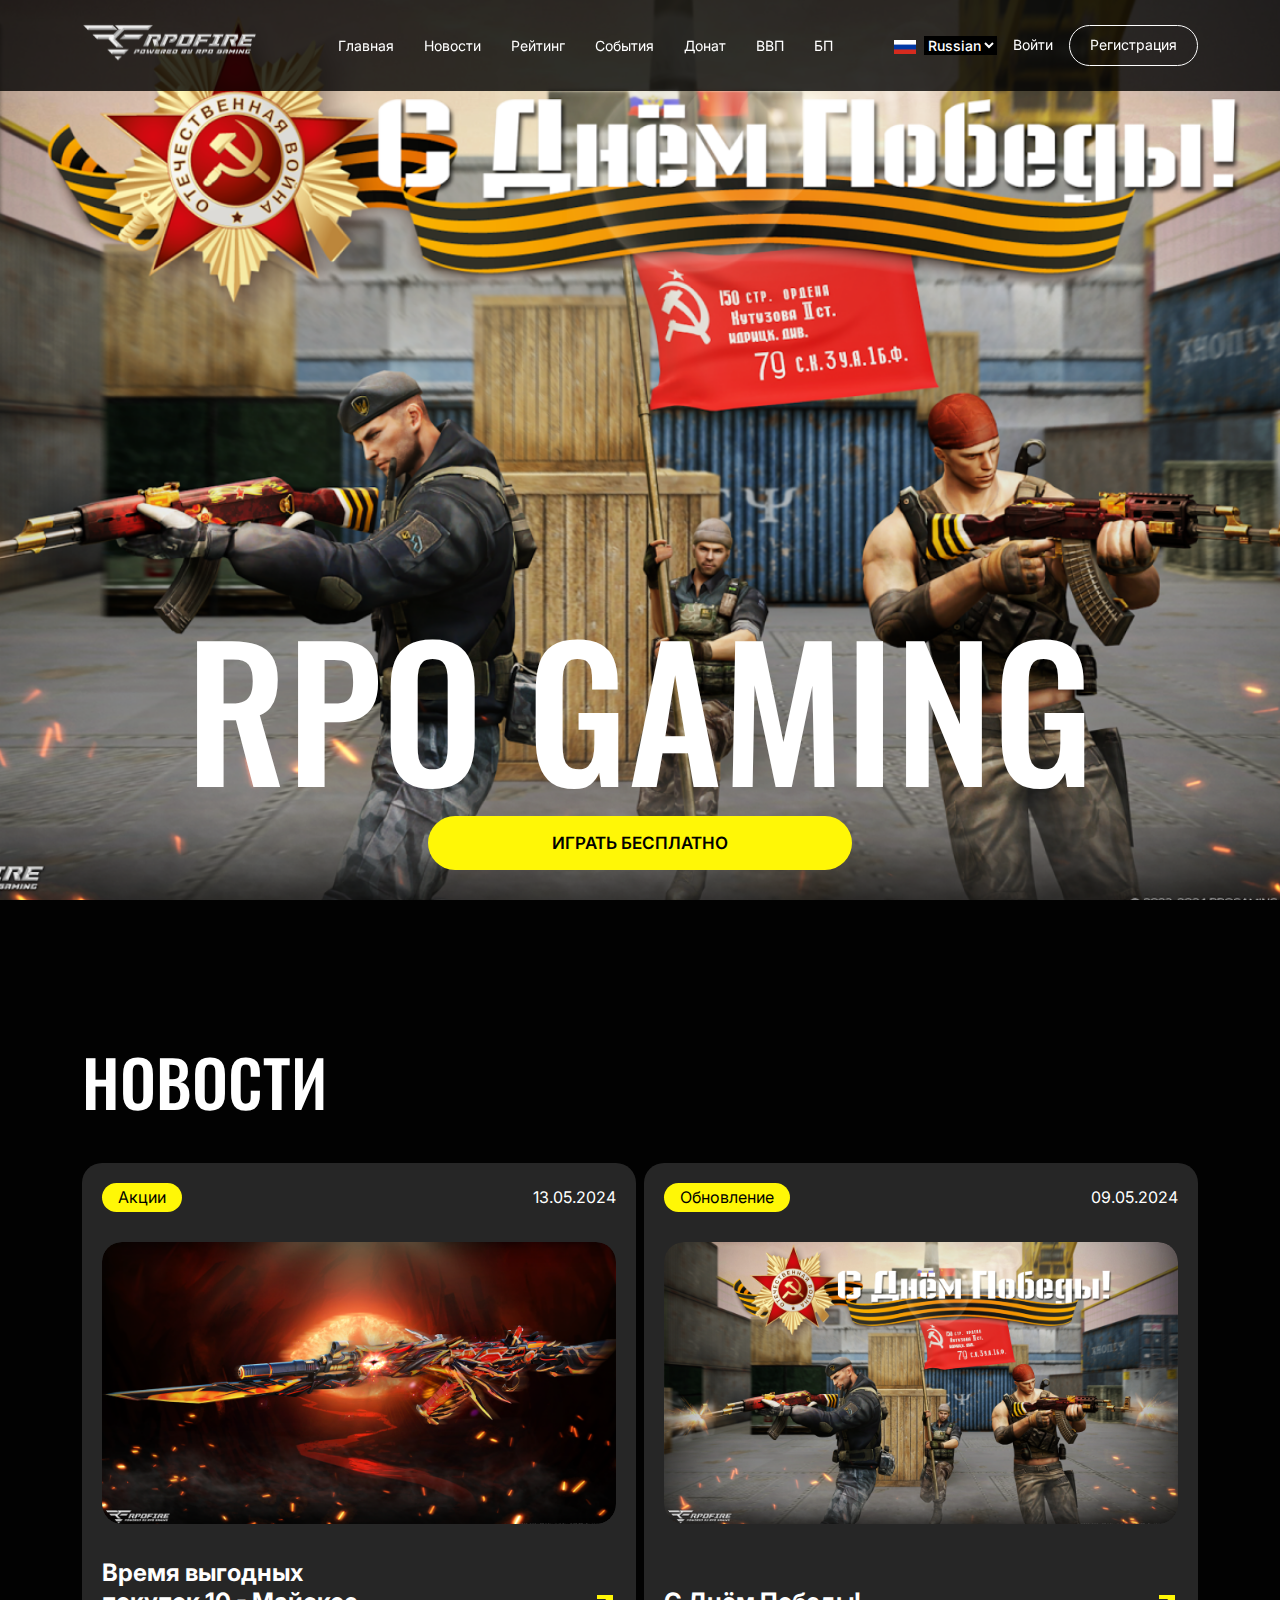
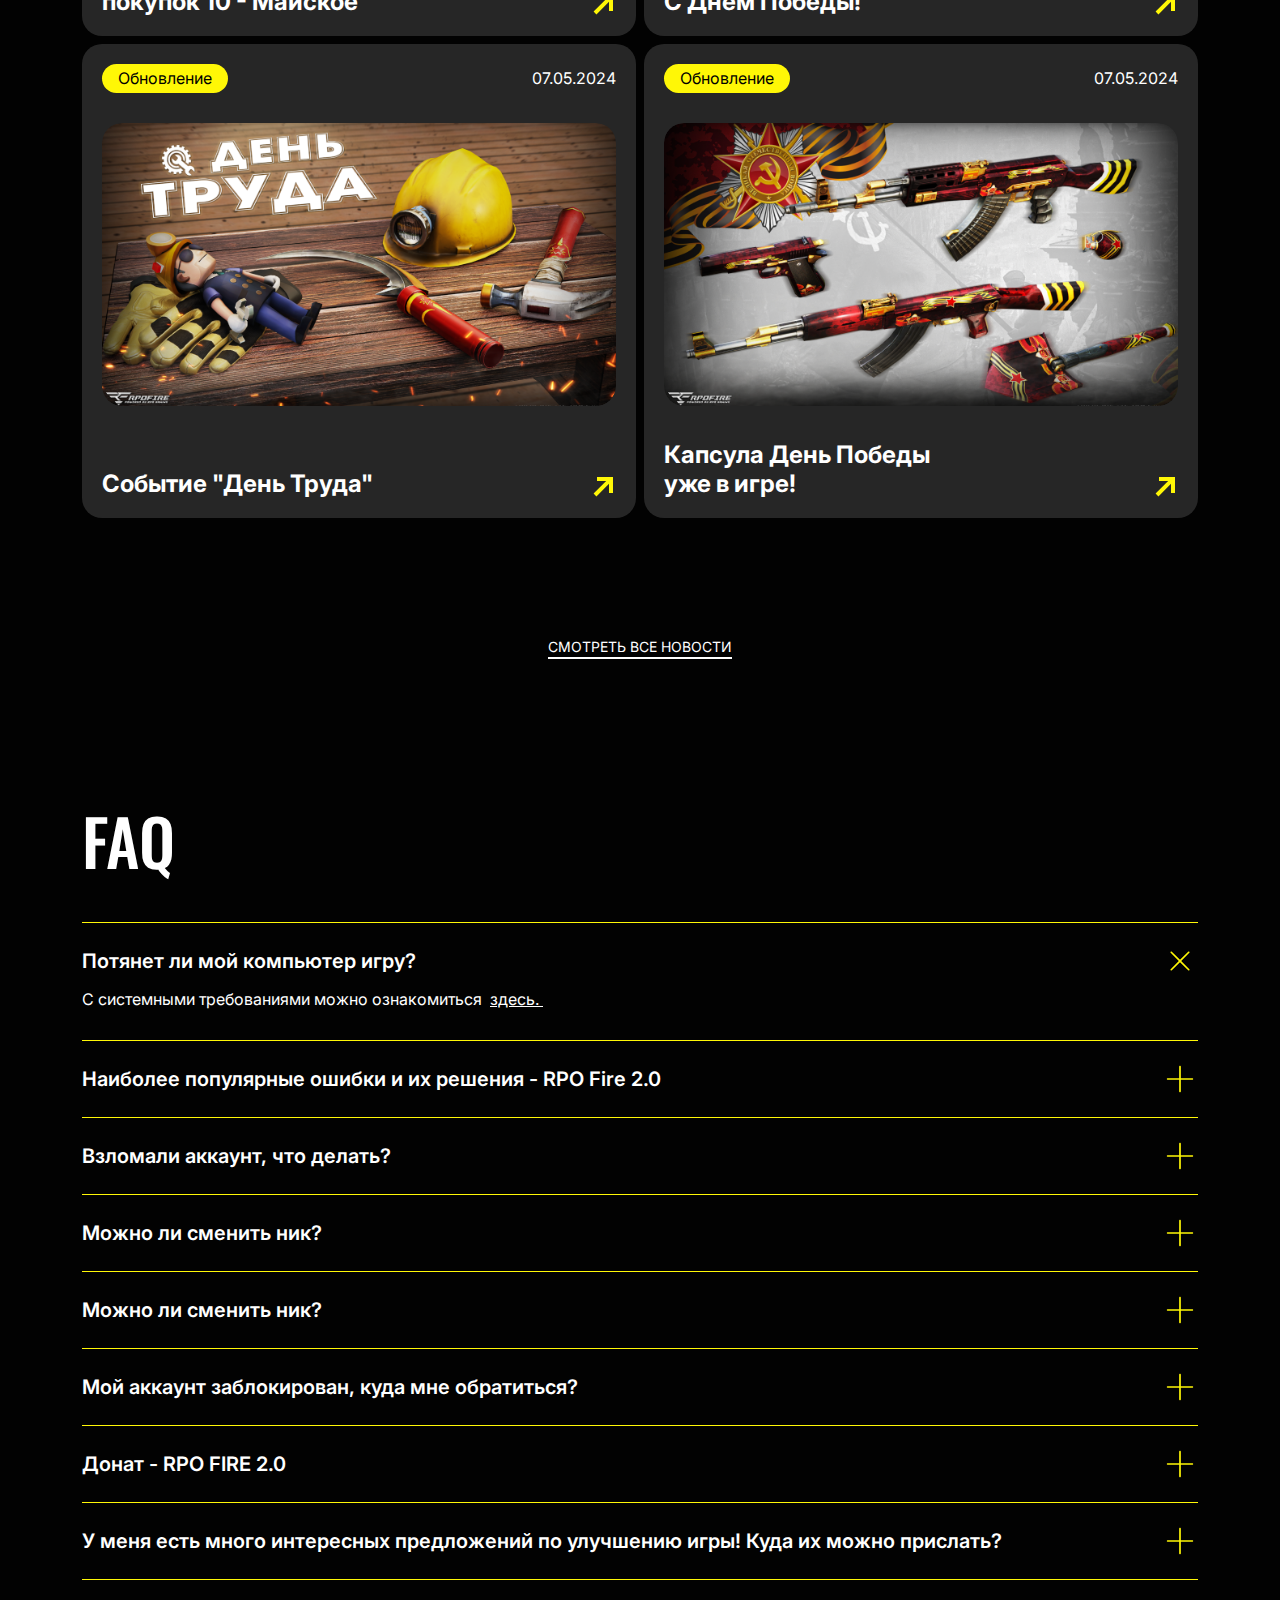
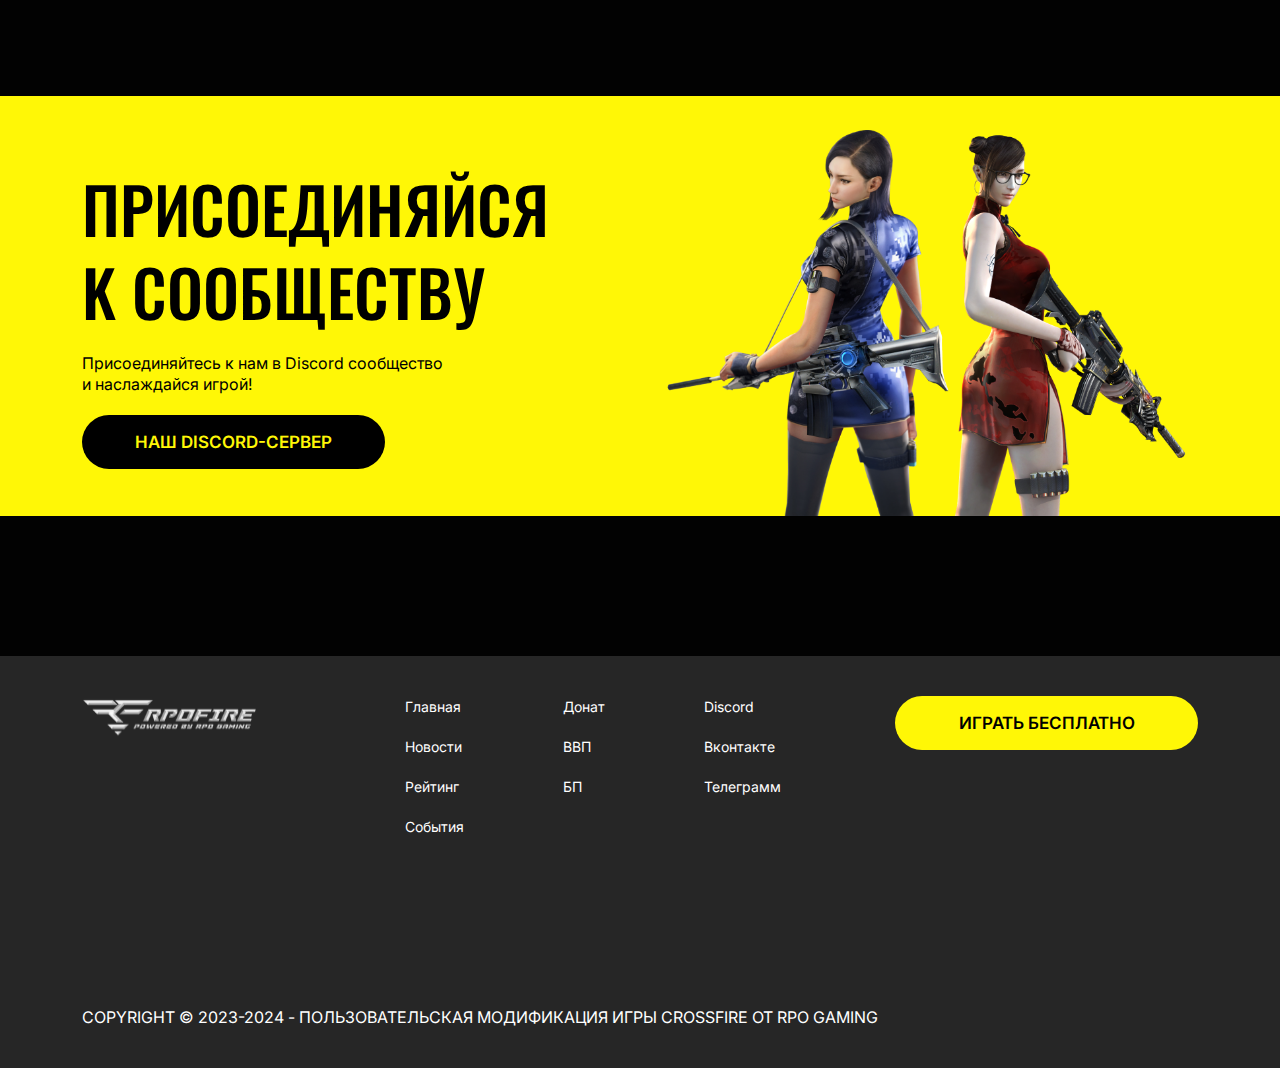
==== commit 3e033575: "update all" ====
--- a/page2.html
+++ b/page2.html
@@ -6,12 +6,13 @@
   <meta http-equiv="X-UA-Compatible" content="IE=edge">
   <meta name="viewport"
     content="width=device-width, initial-scale=1.0, maximum-scale=5.0, minimum-scale=1.0, user-scalable=yes">
-  <title>Copyscape</title>
+  <title> RPO Fire</title>
   <link rel="shortcut icon" href="" type="image/x-icon">
   <!--all css link -->
   <link rel="stylesheet" href="assets/css/bootstrap.min.css">
   <link rel="stylesheet" href="assets/css/style.css">
   <link rel="stylesheet" href="assets/css/slick.css">
+  <link rel="stylesheet" href="assets/css/toastify.min.css">
   <link rel="stylesheet" href="assets/css/responsive.css">
 </head>
 
@@ -33,32 +34,88 @@
           <ul class="navbar-nav mx-auto my-2 my-lg-0 navbar-nav-scroll" style="--bs-scroll-height: 100px;">
             <li class="nav-item">
               <a class="nav-link active" aria-current="page" href="#">Главная</a>
-              <!-- <ul class="sub_menu list-unstyled">
-                <li>
-                  <a href="#">About Copyscape</a>
-                </li>
-                <li>
-                  <a href="#">Press</a>
-                </li>
-                <li>
-                  <a href="#">Testimonials</a>
-                </li>
-                <li>
-                  <a href="#">Terms of Use</a>
-                </li>
-              </ul> -->
+              <ul class="sub_menu list-unstyled">
+                <li>
+                  <a href="#">Dropdown menu 1</a>
+                </li>
+                <li>
+                  <a href="#">Dropdown menu 2</a>
+                </li>
+                <li>
+                  <a href="#">Dropdown menu 3</a>
+                </li>
+                <li>
+                  <a href="#">Dropdown menu 4</a>
+                </li>
+              </ul>
             </li>
             <li class="nav-item">
               <a class="nav-link" href="#">Новости</a>
+              <ul class="sub_menu list-unstyled">
+                <li>
+                  <a href="#">Dropdown menu 1</a>
+                </li>
+                <li>
+                  <a href="#">Dropdown menu 2</a>
+                </li>
+                <li>
+                  <a href="#">Dropdown menu 3</a>
+                </li>
+                <li>
+                  <a href="#">Dropdown menu 4</a>
+                </li>
+              </ul>
             </li>
             <li class="nav-item">
               <a class="nav-link" href="#">Рейтинг </a>
+              <ul class="sub_menu list-unstyled">
+                <li>
+                  <a href="#">Dropdown menu 1</a>
+                </li>
+                <li>
+                  <a href="#">Dropdown menu 2</a>
+                </li>
+                <li>
+                  <a href="#">Dropdown menu 3</a>
+                </li>
+                <li>
+                  <a href="#">Dropdown menu 4</a>
+                </li>
+              </ul>
             </li>
             <li class="nav-item">
               <a class="nav-link" href="#">События </a>
+              <ul class="sub_menu list-unstyled">
+                <li>
+                  <a href="#">Dropdown menu 1</a>
+                </li>
+                <li>
+                  <a href="#">Dropdown menu 2</a>
+                </li>
+                <li>
+                  <a href="#">Dropdown menu 3</a>
+                </li>
+                <li>
+                  <a href="#">Dropdown menu 4</a>
+                </li>
+              </ul>
             </li>
             <li class="nav-item">
               <a class="nav-link" href="#">Донат </a>
+              <ul class="sub_menu list-unstyled">
+                <li>
+                  <a href="#">Dropdown menu 1</a>
+                </li>
+                <li>
+                  <a href="#">Dropdown menu 2</a>
+                </li>
+                <li>
+                  <a href="#">Dropdown menu 3</a>
+                </li>
+                <li>
+                  <a href="#">Dropdown menu 4</a>
+                </li>
+              </ul>
             </li>
             <li class="nav-item">
               <a class="nav-link" href="#">ВВП </a>
@@ -68,6 +125,14 @@
             </li>
           </ul>
           <div class="menus_actions">
+            <div class="select_lang">
+              <div class="flag"><img src="assets/images/img/flag.png" alt="flag"></div>
+              <select name="language" id="language">
+                <option value="">Russian</option>
+                <option value="">English</option>
+                <option value="">Bangla</option>
+              </select>
+            </div>
             <a href="#" class="link_btn_1">Войти</a>
             <a href="#" class="link_btn_2">Регистрация</a>
           </div>
@@ -146,6 +211,14 @@
               </li>
             </ul>
             <div class="menus_actions text-start mt-4">
+              <div class="select_lang">
+                <div class="flag"><img src="assets/images/img/flag.png" alt="flag"></div>
+                <select name="language" id="language">
+                  <option value="">Russian</option>
+                  <option value="">English</option>
+                  <option value="">Bangla</option>
+                </select>
+              </div>
               <a href="#" class="link_btn_1">Войти</a>
               <a href="#" class="link_btn_2">Регистрация</a>
             </div>
@@ -447,6 +520,7 @@
   <script src="assets/js/jquery-3.6.0.min.js"></script>
   <script src="assets/js/bootstrap.bundle.min.js"></script>
   <script src="assets/js/slick.min.js"></script>
+  <script src="assets/js/toastify-js"></script>
   <script src="assets/js/script.js"></script>
 </body>
 
--- a/assets/css/style.css
+++ b/assets/css/style.css
@@ -189,6 +189,71 @@
 }
 .header_area .nav-item .nav-link:hover {
   color: #FFF706;
+}
+.header_area .nav-item .sub_menu {
+  width: 226px;
+  background-color: #000000;
+  position: absolute;
+  top: 100%;
+  margin-top: 24px;
+  left: 0;
+  z-index: 99;
+  padding: 24px;
+  padding-top: 24px;
+  visibility: hidden;
+  opacity: 0;
+  transition: all linear 0.2s;
+  box-shadow: 0px 0px 10px rgba(0, 0, 0, 0.1);
+}
+.header_area .nav-item .sub_menu::before {
+  position: absolute;
+  top: -20px;
+  left: 0;
+  width: 100%;
+  height: 20px;
+  background-color: transparent;
+  content: "";
+}
+.header_area .nav-item .sub_menu li a {
+  font-size: 14px;
+  font-weight: 400;
+  color: #FFFFFF;
+  line-height: 150%;
+  width: 100%;
+}
+.header_area .nav-item .sub_menu li a:hover {
+  color: #FFF706;
+}
+.header_area .nav-item .sub_menu li + li {
+  margin-top: 20px;
+}
+.header_area .nav-item:hover > .sub_menu {
+  visibility: visible;
+  opacity: 1;
+  margin-top: 14px;
+}
+.header_area .menus_actions {
+  display: flex;
+  align-items: center;
+}
+.header_area .menus_actions .select_lang {
+  display: flex;
+  gap: 8px;
+  align-items: center;
+}
+.header_area .menus_actions .select_lang .flag {
+  flex: 0 0 auto;
+}
+.header_area .menus_actions .select_lang .flag img {
+  width: 22px;
+}
+.header_area .menus_actions .select_lang select {
+  background-color: #000000;
+  color: #FFFFFF;
+  border: 0;
+  cursor: pointer;
+  font-size: 14px;
+  font-weight: 500;
 }
 .header_area .menus_actions a {
   font-size: 14px;
@@ -494,7 +559,7 @@
   margin-top: 140px;
 }
 .game_list_area .link_all_btn {
-  margin-top: 40px;
+  margin-top: 120px;
   color: #FFFFFF;
   font-size: 14px;
   font-style: normal;
@@ -543,12 +608,30 @@
   border-radius: 20px;
   overflow: hidden;
   margin-bottom: 34px;
+  position: relative;
 }
 .game_list_item .image img {
   height: 100%;
   object-fit: cover;
   border-radius: 20px;
   transition: all linear 0.2s;
+}
+.game_list_item .image .claim_btn {
+  color: #000000;
+  background-color: #FFF706;
+  padding: 12px 22px;
+  font-size: 18px;
+  font-weight: 700;
+  border: 0;
+  position: absolute;
+  text-transform: uppercase;
+  top: 50%;
+  left: 50%;
+  transform: translate(-50%, -50%);
+  display: none;
+}
+.game_list_item:hover .image .claim_btn {
+  display: block;
 }
 .game_list_item:hover .image img {
   transform: scale(1.1);
@@ -732,8 +815,78 @@
 .common_list_table table tbody td span {
   color: #FFF706;
 }
+.common_list_table table tbody td .progress {
+  margin-top: 10px !important;
+  width: 284px;
+  height: 6px;
+  border-radius: 10px;
+  background-color: #FFF706;
+  margin: 0 auto;
+}
 .common_list_table table tbody tr:nth-child(even) {
   background-color: #262626;
+}
+
+.game_list_slider .slider_item {
+  margin: 0 4px;
+}
+.game_list_slider .arrow {
+  color: #FFFFFF;
+  position: absolute;
+  bottom: 0;
+  left: 50%;
+  transform: translateX(-50%);
+  cursor: pointer;
+  width: 54px;
+  margin-bottom: -80px;
+  width: 45px;
+  height: 40px;
+  background-color: #262626;
+  padding: 10px;
+  border-radius: 4px;
+  transition: all linear 0.2s;
+}
+.game_list_slider .arrow:hover {
+  background-color: #FFF706;
+  color: #000000;
+}
+.game_list_slider .arrow-left {
+  margin-left: -30px;
+}
+.game_list_slider .arrow-right {
+  margin-left: 30px;
+}
+
+.pagination {
+  margin-top: 39px;
+  display: flex;
+  justify-content: center;
+}
+.pagination ul {
+  display: flex;
+  flex-wrap: wrap;
+  gap: 10px;
+  justify-content: center;
+  align-items: center;
+}
+.pagination ul li a {
+  font-size: 16px;
+  font-weight: 400;
+  color: #FFFFFF;
+  width: 28px;
+  height: 24px;
+  background-color: transparent;
+  border-radius: 5px;
+  display: flex;
+  justify-content: center;
+  align-items: center;
+}
+.pagination ul .next {
+  margin-left: 10px;
+}
+.pagination ul .active a {
+  color: #000000;
+  background-color: #FFF706;
 }
 
 .page_four_info .image {
@@ -975,6 +1128,114 @@
   font-style: normal;
   font-weight: 400;
   line-height: 130%;
+}
+
+.page_area_seven .lvl_top_info {
+  margin-bottom: 20px;
+}
+.page_area_seven .lvl_slider_area {
+  margin-top: 40px;
+  margin-bottom: 196px !important;
+}
+.page_area_seven .lvl_slider_area .lvl_top_info .common_btn {
+  color: #FFFFFF;
+  font-size: 16px;
+  font-weight: 400;
+  line-height: 130%;
+  padding: 10px 20px !important;
+  border: 1px solid #FFFFFF;
+  border-radius: 100px;
+  width: 186px;
+}
+.page_area_seven .lvl_slider_area .lvl_top_info .common_btn:hover {
+  background-color: #FFF706;
+  border-color: #FFF706;
+  color: #000000;
+}
+.page_area_seven .lvl_slider_area .lvl_top_info .info p {
+  color: #FFFFFF;
+  font-size: 16px;
+  font-style: normal;
+  font-weight: 400;
+  line-height: 130%;
+}
+.page_area_seven .lvl_slider_area .lvl_slider_title {
+  color: #FFFFFF;
+  font-size: 16px;
+  font-style: normal;
+  font-weight: 600;
+  line-height: 130%;
+  margin-bottom: 10px;
+}
+.page_area_seven .lvl_slider_area .lvl_slider {
+  margin-right: 0;
+  max-width: 1384px;
+  margin: 0 auto;
+}
+.page_area_seven .lvl_slider_area .lvl_slider .item {
+  margin: 0 5px;
+}
+.page_area_seven .lvl_slider_area .lvl_slider .item .top {
+  width: 100%;
+  height: 28px;
+  border-radius: 20px;
+  background: #FFF706;
+  margin-bottom: 10px;
+}
+.page_area_seven .lvl_slider_area .lvl_slider .item .info_box {
+  width: 100%;
+  height: 222px;
+  border-radius: 20px;
+  background: #262626;
+  display: flex;
+  flex-direction: column;
+  justify-content: space-between;
+  padding: 22px;
+  align-items: center;
+}
+.page_area_seven .lvl_slider_area .lvl_slider .item .info_box .title {
+  color: #FFFFFF;
+  font-size: 15px;
+  font-style: normal;
+  font-weight: 600;
+  line-height: 130%;
+}
+.page_area_seven .lvl_slider_area .lvl_slider .item .info_box .image {
+  margin: 5px 0;
+}
+.page_area_seven .lvl_slider_area .lvl_slider .item .info_box p {
+  color: #FFFFFF;
+  font-size: 14px;
+  font-style: normal;
+  font-weight: 400;
+  line-height: 130%;
+}
+.page_area_seven .lvl_slider_area .lvl_slider .slider_item_2 p {
+  color: #FFF706 !important;
+}
+.page_area_seven .lvl_slider_area .lvl_slider .arrow {
+  color: #FFFFFF;
+  position: absolute;
+  bottom: -63px;
+  left: 50%;
+  transform: translateX(-50%);
+  cursor: pointer;
+  width: 54px;
+}
+.page_area_seven .lvl_slider_area .lvl_slider .arrow-left {
+  margin-left: -30px;
+}
+.page_area_seven .lvl_slider_area .lvl_slider .arrow-right {
+  margin-left: 30px;
+}
+.page_area_seven .lvl_slider_area .lvl_slider_2 {
+  margin-top: 10px;
+}
+.page_area_seven .table_list_info .list_button_links {
+  margin-top: 40px;
+}
+.page_area_seven .table_list_info .list_button_links a {
+  padding: 10px 20px;
 }
 
 .footer_area {
@@ -1062,4 +1323,16 @@
   box-shadow: 0px 2px 32px 0px rgba(0, 0, 0, 0.08);
 }
 
+.toastify {
+  background-color: #000000 !important;
+  border-radius: 10px !important;
+  padding: 20px 24px !important;
+  border-left: 4px solid green;
+  border-bottom: 1px solid green;
+}
+
+.toast-close {
+  margin-left: 20px !important;
+}
+
 /*# sourceMappingURL=style.css.map */
--- a/assets/css/toastify.min.css
+++ b/assets/css/toastify.min.css
@@ -0,0 +1,15 @@
+/**
+ * Minified by jsDelivr using clean-css v5.3.2.
+ * Original file: /npm/toastify-js@1.12.0/src/toastify.css
+ *
+ * Do NOT use SRI with dynamically generated files! More information: https://www.jsdelivr.com/using-sri-with-dynamic-files
+ */
+/*!
+ * Toastify js 1.12.0
+ * https://github.com/apvarun/toastify-js
+ * @license MIT licensed
+ *
+ * Copyright (C) 2018 Varun A P
+ */
+.toastify{padding:12px 20px;color:#fff;display:inline-block;box-shadow:0 3px 6px -1px rgba(0,0,0,.12),0 10px 36px -4px rgba(77,96,232,.3);background:-webkit-linear-gradient(315deg,#73a5ff,#5477f5);background:linear-gradient(135deg,#73a5ff,#5477f5);position:fixed;opacity:0;transition:all .4s cubic-bezier(.215, .61, .355, 1);border-radius:2px;cursor:pointer;text-decoration:none;max-width:calc(50% - 20px);z-index:2147483647}.toastify.on{opacity:1}.toast-close{background:0 0;border:0;color:#fff;cursor:pointer;font-family:inherit;font-size:1em;opacity:.4;padding:0 5px}.toastify-right{right:15px}.toastify-left{left:15px}.toastify-top{top:-150px}.toastify-bottom{bottom:-150px}.toastify-rounded{border-radius:25px}.toastify-avatar{width:1.5em;height:1.5em;margin:-7px 5px;border-radius:2px}.toastify-center{margin-left:auto;margin-right:auto;left:0;right:0;max-width:fit-content;max-width:-moz-fit-content}@media only screen and (max-width:360px){.toastify-left,.toastify-right{margin-left:auto;margin-right:auto;left:0;right:0;max-width:fit-content}}
+/*# sourceMappingURL=/sm/cb4335d1b03e933ed85cb59fffa60cf51f07567ed09831438c60f59afd166464.map */--- a/assets/css/responsive.css
+++ b/assets/css/responsive.css
@@ -1,6 +1,6 @@
 @media (max-width:1399.98px) {
   .header_area .nav-item {
-    margin: 0 10px;
+    margin: 0 7px;
   }
 
   .banner_area_one .text .title {
@@ -13,6 +13,14 @@
 
   .page_area_six .game_option_item .item {
     min-height: 408px;
+  }
+
+  .page_area_seven .lvl_slider_area .lvl_slider .lvl_slider_item {
+    grid-template-columns: 1fr 1fr 1fr 1fr 1fr;
+  }
+
+  .header_area .menus_actions a {
+    margin-left: 16px;
   }
 }
 
@@ -73,6 +81,18 @@
   .page_area_six .game_option_item_big .item_main .image {
     max-width: 579px;
   }
+
+  .mobile-menu-main .menus_actions .link_btn_2 {
+    padding: 9px 13px;
+  }
+
+  .mobile-menu-main .menus_actions {
+    padding-left: 19px;
+  }
+
+  .header_area .menus_actions a {
+    margin-left: 12px;
+  }
 }
 
 @media (max-width:991.98px) {
@@ -166,6 +186,10 @@
   .page_area_six .game_option_item .item {
     min-height: 386px;
   }
+
+  .banner_area_one .text {
+    justify-content: center;
+  }
 }
 
 @media (max-width:767.98px) {
@@ -257,12 +281,16 @@
 
   .page_area_six .game_option_item .item .text p {
     width: 100%;
-  } 
+  }
+
+  .page_area_seven .lvl_slider_area {
+    margin-bottom: 121px !important;
+  }
 }
 
 @media (max-width:575.98px) {
   .banner_area_one .text .title {
-    font-size: 110px;
+    font-size: 100px;
   }
 
   .banner_area_one .text .link_info {
@@ -305,7 +333,7 @@
   }
 
   .banner_area_two .title {
-    font-size: 110px !important;
+    font-size: 100px !important;
   }
 
   .game_list_item .top_info .date {
